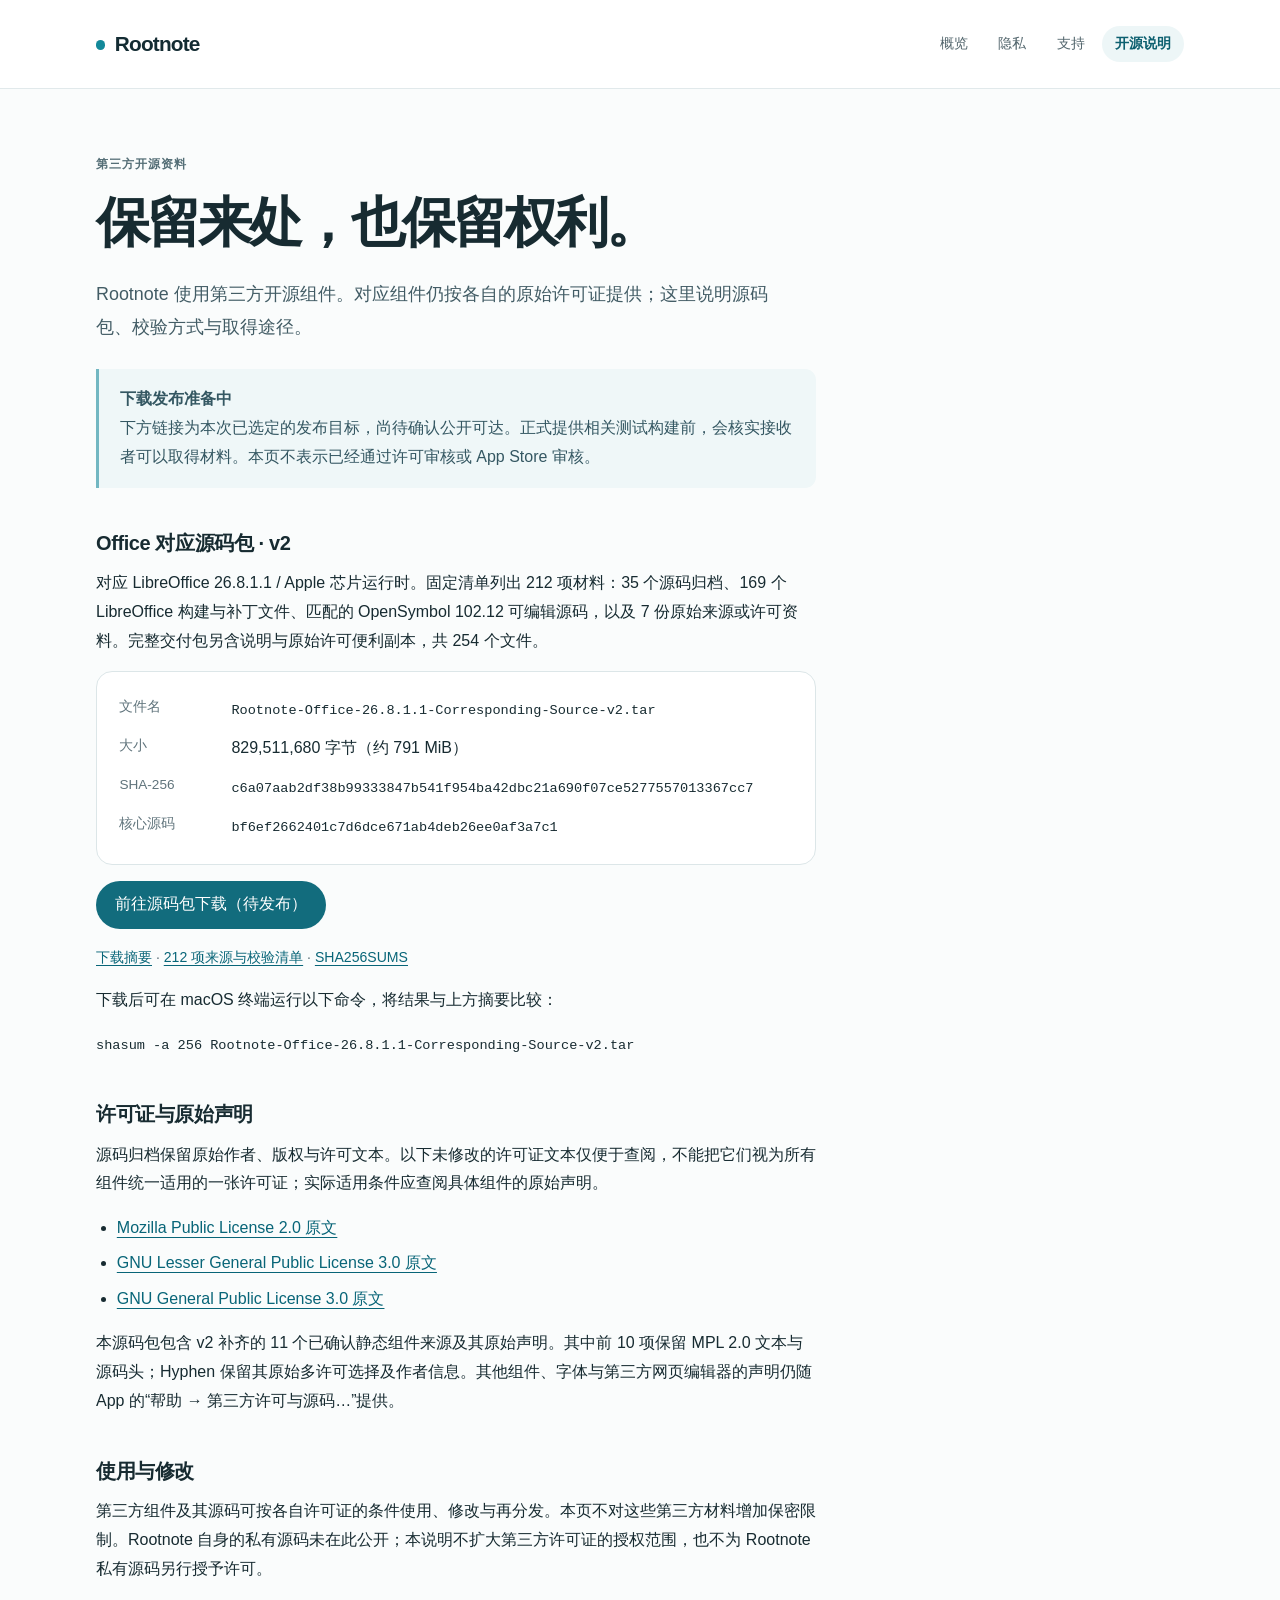
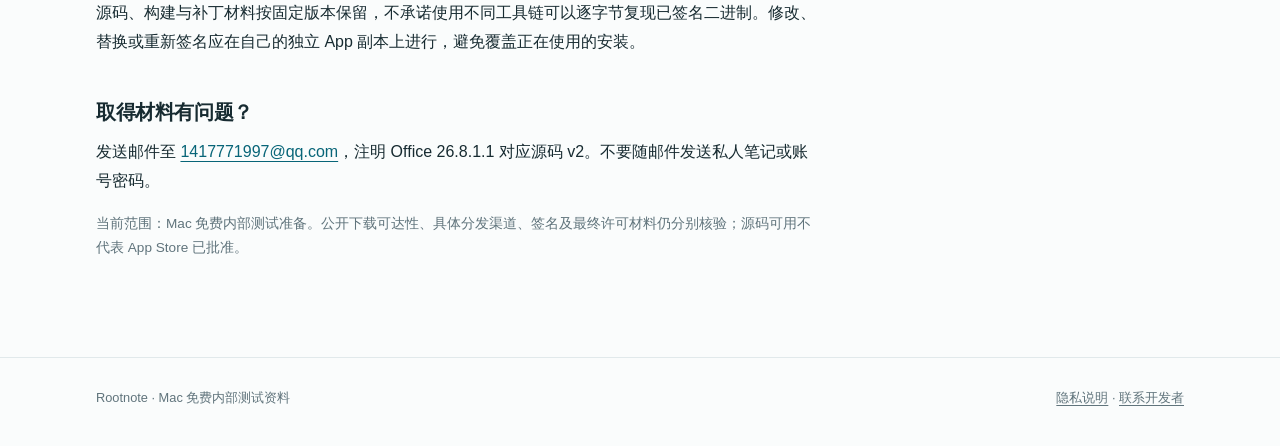
==== open-source.html @ 6e6ca538 "Publish Mac beta privacy, support and third-party source information" ====
<!doctype html>
<html lang="zh-Hans"><head><meta charset="utf-8"><meta name="viewport" content="width=device-width,initial-scale=1"><meta name="description" content="Rootnote Office 对应源码 v2 的原始许可、来源清单和 SHA-256 校验。"><meta name="referrer" content="strict-origin-when-cross-origin"><title>第三方许可与源码 · Rootnote</title><link rel="stylesheet" href="styles.css"></head>
<body><a class="skip" href="#main">跳到正文</a><header><div class="shell header-row"><a class="brand" href="index.html"><i aria-hidden="true"></i>Rootnote</a><nav aria-label="主要导航"><a href="index.html">概览</a><a href="privacy.html">隐私</a><a href="support.html">支持</a><a href="open-source.html" aria-current="page">开源说明</a></nav></div></header>
<main id="main" class="shell"><div class="copy"><p class="eyebrow">第三方开源资料</p><h1>保留来处，也保留权利。</h1><p class="lead">Rootnote 使用第三方开源组件。对应组件仍按各自的原始许可证提供；这里说明源码包、校验方式与取得途径。</p><div class="notice"><strong>下载发布准备中</strong><br>下方链接为本次已选定的发布目标，尚待确认公开可达。正式提供相关测试构建前，会核实接收者可以取得材料。本页不表示已经通过许可审核或 App Store 审核。</div><h2>Office 对应源码包 · v2</h2><p>对应 LibreOffice 26.8.1.1 / Apple 芯片运行时。固定清单列出 212 项材料：35 个源码归档、169 个 LibreOffice 构建与补丁文件、匹配的 OpenSymbol 102.12 可编辑源码，以及 7 份原始来源或许可资料。完整交付包另含说明与原始许可便利副本，共 254 个文件。</p><dl class="facts"><dt>文件名</dt><dd><code>Rootnote-Office-26.8.1.1-Corresponding-Source-v2.tar</code></dd><dt>大小</dt><dd>829,511,680 字节（约 791 MiB）</dd><dt>SHA-256</dt><dd><code>c6a07aab2df38b99333847b541f954ba42dbc21a690f07ce5277557013367cc7</code></dd><dt>核心源码</dt><dd><code>bf6ef2662401c7d6dce671ab4deb26ee0af3a7c1</code></dd></dl><p><a class="download" href="https://github.com/JohnnyTang0609/rootnote-support/releases/download/office-26.8.1.1-sources-v2/Rootnote-Office-26.8.1.1-Corresponding-Source-v2.tar">前往源码包下载（待发布）</a></p><p class="small"><a href="source-package-v2.json">下载摘要</a> · <a href="source-manifest-v2.json">212 项来源与校验清单</a> · <a href="SHA256SUMS.txt">SHA256SUMS</a></p><p>下载后可在 macOS 终端运行以下命令，将结果与上方摘要比较：</p><pre><code>shasum -a 256 Rootnote-Office-26.8.1.1-Corresponding-Source-v2.tar</code></pre><h2>许可证与原始声明</h2><p>源码归档保留原始作者、版权与许可文本。以下未修改的许可证文本仅便于查阅，不能把它们视为所有组件统一适用的一张许可证；实际适用条件应查阅具体组件的原始声明。</p><ul><li><a href="licenses/COPYING.MPL2.txt">Mozilla Public License 2.0 原文</a></li><li><a href="licenses/COPYING.LGPL3.txt">GNU Lesser General Public License 3.0 原文</a></li><li><a href="licenses/COPYING.GPL3.txt">GNU General Public License 3.0 原文</a></li></ul><p>本源码包包含 v2 补齐的 11 个已确认静态组件来源及其原始声明。其中前 10 项保留 MPL 2.0 文本与源码头；Hyphen 保留其原始多许可选择及作者信息。其他组件、字体与第三方网页编辑器的声明仍随 App 的“帮助 → 第三方许可与源码…”提供。</p><h2>使用与修改</h2><p>第三方组件及其源码可按各自许可证的条件使用、修改与再分发。本页不对这些第三方材料增加保密限制。Rootnote 自身的私有源码未在此公开；本说明不扩大第三方许可证的授权范围，也不为 Rootnote 私有源码另行授予许可。</p><p>源码、构建与补丁材料按固定版本保留，不承诺使用不同工具链可以逐字节复现已签名二进制。修改、替换或重新签名应在自己的独立 App 副本上进行，避免覆盖正在使用的安装。</p><h2>取得材料有问题？</h2><p>发送邮件至 <a href="mailto:1417771997@qq.com?subject=Rootnote%20Office%2026.8.1.1%20%E5%AF%B9%E5%BA%94%E6%BA%90%E7%A0%81%20v2">1417771997@qq.com</a>，注明 Office 26.8.1.1 对应源码 v2。不要随邮件发送私人笔记或账号密码。</p><p class="meta">当前范围：Mac 免费内部测试准备。公开下载可达性、具体分发渠道、签名及最终许可材料仍分别核验；源码可用不代表 App Store 已批准。</p></div></main>
<footer><div class="shell footer-row"><p>Rootnote · Mac 免费内部测试资料</p><p><a href="privacy.html">隐私说明</a> · <a href="mailto:1417771997@qq.com">联系开发者</a></p></div></footer></body></html>
---- styles.css ----
*{box-sizing:border-box}html{color-scheme:light;scroll-padding-top:1rem}body{margin:0;background:#fafcfc;color:#172b31;font-family:-apple-system,BlinkMacSystemFont,"Segoe UI",sans-serif;font-size:1rem;line-height:1.8;-webkit-font-smoothing:antialiased}a{color:#086578;text-underline-offset:.22em;text-decoration-thickness:.07em}a:hover{color:#064858}a:focus-visible{outline:3px solid #0c8297;outline-offset:5px;border-radius:3px}.skip{position:absolute;top:-5rem;left:1rem;background:white;padding:.5rem 1rem;z-index:2}.skip:focus{top:1rem}.shell{width:min(100% - 3rem,68rem);margin-inline:auto}header{border-bottom:1px solid #e1e9eb;background:#fff}.header-row{min-height:5.5rem;display:flex;align-items:center;justify-content:space-between;gap:1.5rem;flex-wrap:wrap;padding-block:1rem}.brand{font-size:1.3rem;letter-spacing:-.04em;font-weight:650;text-decoration:none;color:#142c33}.brand i{display:inline-block;width:.58rem;height:.58rem;margin-right:.6rem;border-radius:50%;background:#13899a;vertical-align:.08em}nav{display:flex;gap:.3rem;flex-wrap:wrap}nav a{padding:.3rem .8rem;text-decoration:none;border-radius:2rem;color:#53666d;font-size:.9rem}nav a[aria-current=page]{background:#edf6f7;color:#0d6070;font-weight:600}main{padding-block:4rem 5rem}.eyebrow{font-size:.78rem;letter-spacing:.08em;color:#546e76;font-weight:600;margin:0 0 .9rem}h1{font-size:clamp(2.2rem,5vw,3.4rem);line-height:1.2;letter-spacing:-.055em;font-weight:650;margin:0 0 1.4rem}h2{font-size:1.25rem;line-height:1.5;letter-spacing:-.02em;margin:2.5rem 0 .7rem}h3{font-size:1rem;margin:1.6rem 0 .4rem}p{margin:.6rem 0 1rem}.lead{font-size:1.12rem;line-height:1.85;color:#425c65;max-width:42rem}.copy{max-width:45rem}.meta{font-size:.85rem;color:#60747c}.notice{padding:1rem 1.3rem;border-left:3px solid #72b7c2;background:#eff7f8;border-radius:0 .7rem .7rem 0;margin:1.6rem 0;color:#345762}.cards{display:grid;grid-template-columns:repeat(3,minmax(0,1fr));gap:1rem;margin-top:3rem}.card{display:flex;flex-direction:column;background:#fff;border:1px solid #dce6e8;border-radius:1.15rem;padding:1.6rem;text-decoration:none;color:#193a43}.card .n{font-size:.75rem;color:#517783;margin-bottom:2rem}.card strong{font-size:1.12rem;font-weight:600}.card p{font-size:.9rem;color:#60747c;margin-top:.55rem}.card .go{margin-top:auto;color:#0d6e80;font-size:.9rem}ul,ol{padding-left:1.3rem}li{margin:.4rem 0}code{font-family:ui-monospace,SFMono-Regular,Menlo,monospace;font-size:.85em;overflow-wrap:anywhere}pre{white-space:pre-wrap;overflow-wrap:anywhere;margin:0}dl.facts{display:grid;grid-template-columns:6rem minmax(0,1fr);gap:.65rem 1rem;background:#fff;border:1px solid #dce6e8;border-radius:1rem;padding:1.4rem}dt{color:#60747c;font-size:.85rem}dd{margin:0;overflow-wrap:anywhere}.download{display:inline-block;padding:.6rem 1.2rem;border-radius:2rem;background:#126c7d;color:white;font-weight:550;text-decoration:none}.download:hover{background:#0b5362;color:white}.small{font-size:.88rem;color:#60747c}.rule{border:0;border-top:1px solid #e1e9eb;margin:2.5rem 0}footer{border-top:1px solid #e1e9eb;padding-block:1.8rem 2.3rem;color:#60747c;font-size:.8rem}.footer-row{display:flex;justify-content:space-between;gap:1rem;flex-wrap:wrap}footer p{margin:0}footer a{color:inherit}::selection{background:#cfebef}@media(max-width:45rem){.shell{width:min(100% - 2rem,68rem)}main{padding-block:2.5rem 3.5rem}.cards{grid-template-columns:1fr;margin-top:2rem}.card .n{margin-bottom:1rem}.header-row{gap:.6rem}nav a{padding:.3rem .65rem}dl.facts{grid-template-columns:1fr;gap:.15rem}dd{margin-bottom:.75rem}}@media(prefers-contrast:more){body{color:#000}a{color:#004754}.lead,.meta,.small,.eyebrow,nav a,dt,footer,.card p{color:#263e47}.card,dl.facts,header,footer{border-color:#7a969e}.notice{border-left-color:#145566}}@media(forced-colors:active){.brand i{background:CanvasText}.card,.notice,dl.facts{border:1px solid CanvasText}nav a[aria-current=page]{outline:1px solid CanvasText}.download{border:1px solid LinkText}}
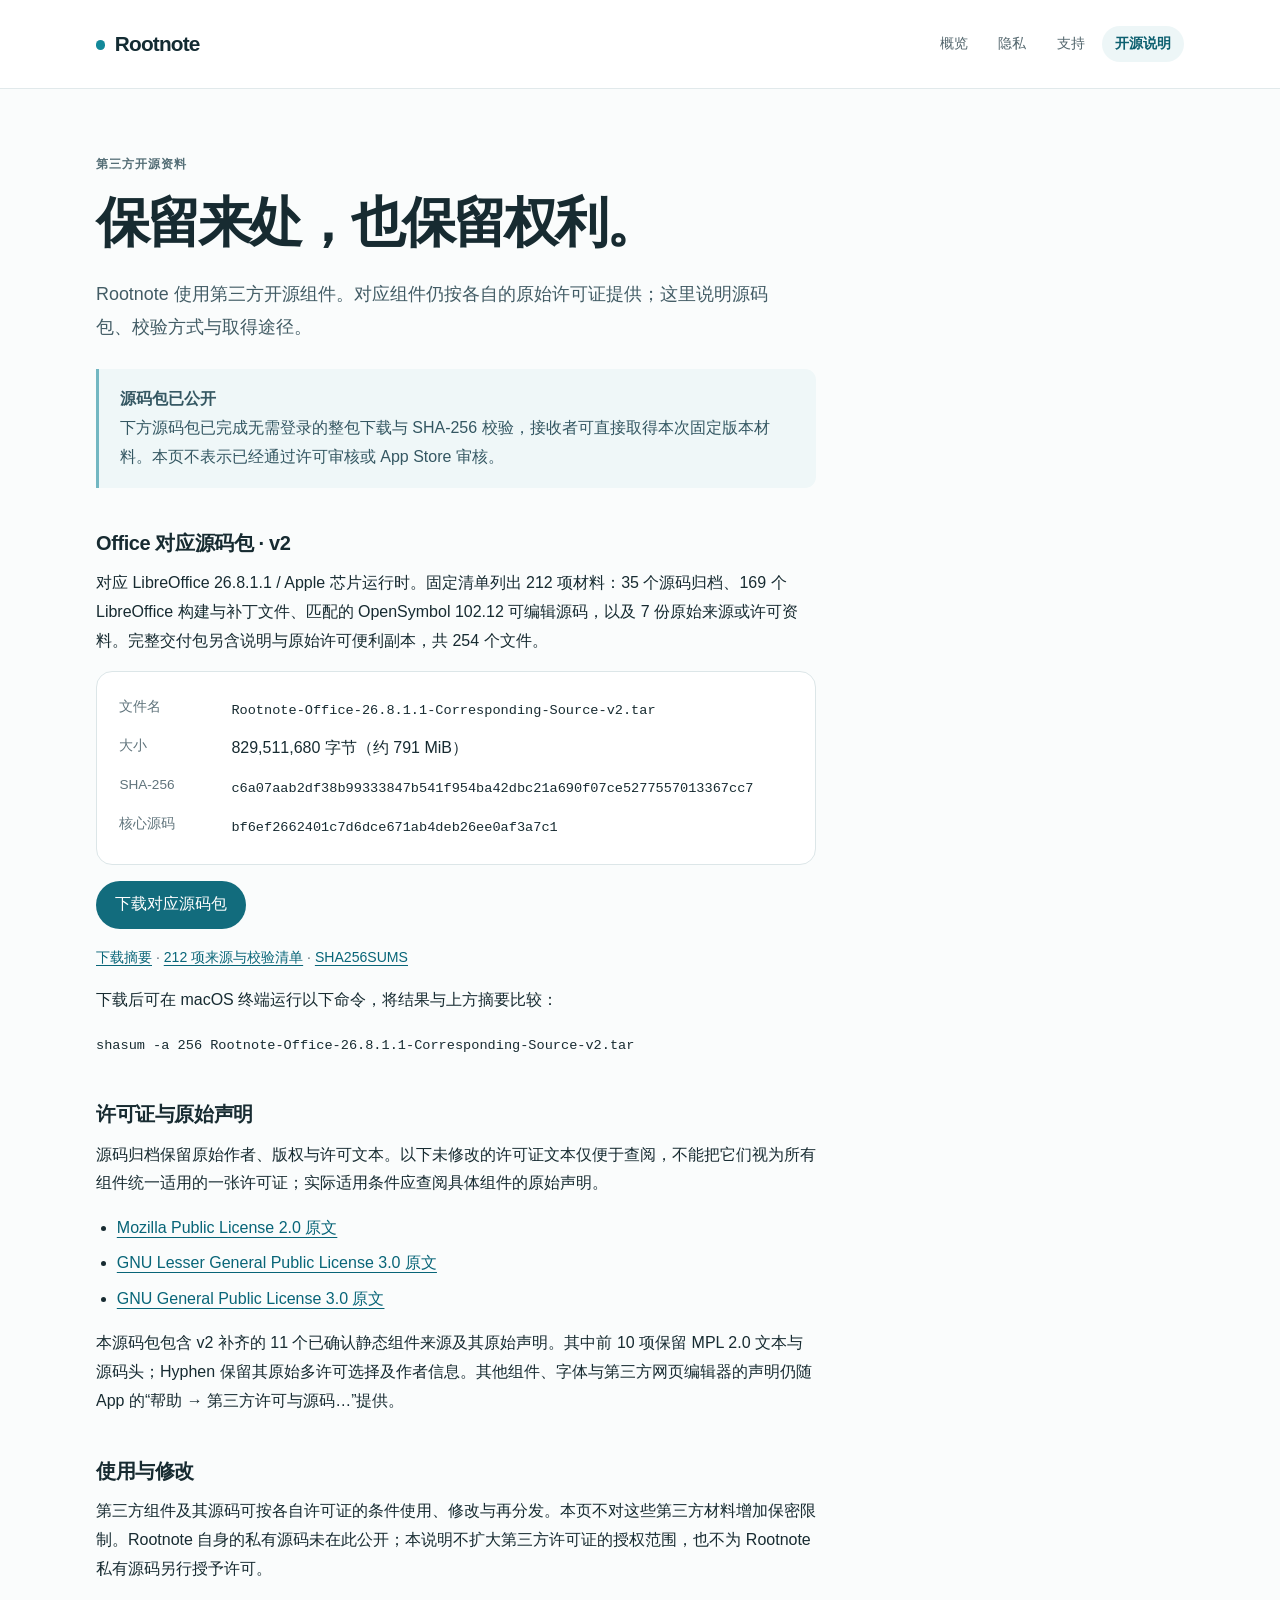
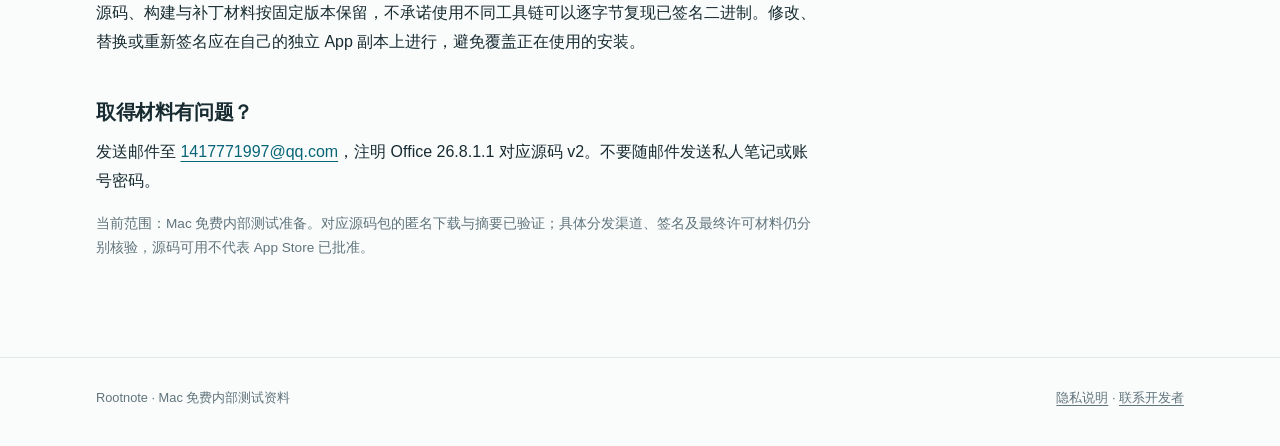
==== commit 860fa98d: "Publish verified Office corresponding-source download" ====
--- a/open-source.html
+++ b/open-source.html
@@ -1,5 +1,5 @@
 <!doctype html>
 <html lang="zh-Hans"><head><meta charset="utf-8"><meta name="viewport" content="width=device-width,initial-scale=1"><meta name="description" content="Rootnote Office 对应源码 v2 的原始许可、来源清单和 SHA-256 校验。"><meta name="referrer" content="strict-origin-when-cross-origin"><title>第三方许可与源码 · Rootnote</title><link rel="stylesheet" href="styles.css"></head>
 <body><a class="skip" href="#main">跳到正文</a><header><div class="shell header-row"><a class="brand" href="index.html"><i aria-hidden="true"></i>Rootnote</a><nav aria-label="主要导航"><a href="index.html">概览</a><a href="privacy.html">隐私</a><a href="support.html">支持</a><a href="open-source.html" aria-current="page">开源说明</a></nav></div></header>
-<main id="main" class="shell"><div class="copy"><p class="eyebrow">第三方开源资料</p><h1>保留来处，也保留权利。</h1><p class="lead">Rootnote 使用第三方开源组件。对应组件仍按各自的原始许可证提供；这里说明源码包、校验方式与取得途径。</p><div class="notice"><strong>下载发布准备中</strong><br>下方链接为本次已选定的发布目标，尚待确认公开可达。正式提供相关测试构建前，会核实接收者可以取得材料。本页不表示已经通过许可审核或 App Store 审核。</div><h2>Office 对应源码包 · v2</h2><p>对应 LibreOffice 26.8.1.1 / Apple 芯片运行时。固定清单列出 212 项材料：35 个源码归档、169 个 LibreOffice 构建与补丁文件、匹配的 OpenSymbol 102.12 可编辑源码，以及 7 份原始来源或许可资料。完整交付包另含说明与原始许可便利副本，共 254 个文件。</p><dl class="facts"><dt>文件名</dt><dd><code>Rootnote-Office-26.8.1.1-Corresponding-Source-v2.tar</code></dd><dt>大小</dt><dd>829,511,680 字节（约 791 MiB）</dd><dt>SHA-256</dt><dd><code>c6a07aab2df38b99333847b541f954ba42dbc21a690f07ce5277557013367cc7</code></dd><dt>核心源码</dt><dd><code>bf6ef2662401c7d6dce671ab4deb26ee0af3a7c1</code></dd></dl><p><a class="download" href="https://github.com/JohnnyTang0609/rootnote-support/releases/download/office-26.8.1.1-sources-v2/Rootnote-Office-26.8.1.1-Corresponding-Source-v2.tar">前往源码包下载（待发布）</a></p><p class="small"><a href="source-package-v2.json">下载摘要</a> · <a href="source-manifest-v2.json">212 项来源与校验清单</a> · <a href="SHA256SUMS.txt">SHA256SUMS</a></p><p>下载后可在 macOS 终端运行以下命令，将结果与上方摘要比较：</p><pre><code>shasum -a 256 Rootnote-Office-26.8.1.1-Corresponding-Source-v2.tar</code></pre><h2>许可证与原始声明</h2><p>源码归档保留原始作者、版权与许可文本。以下未修改的许可证文本仅便于查阅，不能把它们视为所有组件统一适用的一张许可证；实际适用条件应查阅具体组件的原始声明。</p><ul><li><a href="licenses/COPYING.MPL2.txt">Mozilla Public License 2.0 原文</a></li><li><a href="licenses/COPYING.LGPL3.txt">GNU Lesser General Public License 3.0 原文</a></li><li><a href="licenses/COPYING.GPL3.txt">GNU General Public License 3.0 原文</a></li></ul><p>本源码包包含 v2 补齐的 11 个已确认静态组件来源及其原始声明。其中前 10 项保留 MPL 2.0 文本与源码头；Hyphen 保留其原始多许可选择及作者信息。其他组件、字体与第三方网页编辑器的声明仍随 App 的“帮助 → 第三方许可与源码…”提供。</p><h2>使用与修改</h2><p>第三方组件及其源码可按各自许可证的条件使用、修改与再分发。本页不对这些第三方材料增加保密限制。Rootnote 自身的私有源码未在此公开；本说明不扩大第三方许可证的授权范围，也不为 Rootnote 私有源码另行授予许可。</p><p>源码、构建与补丁材料按固定版本保留，不承诺使用不同工具链可以逐字节复现已签名二进制。修改、替换或重新签名应在自己的独立 App 副本上进行，避免覆盖正在使用的安装。</p><h2>取得材料有问题？</h2><p>发送邮件至 <a href="mailto:1417771997@qq.com?subject=Rootnote%20Office%2026.8.1.1%20%E5%AF%B9%E5%BA%94%E6%BA%90%E7%A0%81%20v2">1417771997@qq.com</a>，注明 Office 26.8.1.1 对应源码 v2。不要随邮件发送私人笔记或账号密码。</p><p class="meta">当前范围：Mac 免费内部测试准备。公开下载可达性、具体分发渠道、签名及最终许可材料仍分别核验；源码可用不代表 App Store 已批准。</p></div></main>
+<main id="main" class="shell"><div class="copy"><p class="eyebrow">第三方开源资料</p><h1>保留来处，也保留权利。</h1><p class="lead">Rootnote 使用第三方开源组件。对应组件仍按各自的原始许可证提供；这里说明源码包、校验方式与取得途径。</p><div class="notice"><strong>源码包已公开</strong><br>下方源码包已完成无需登录的整包下载与 SHA-256 校验，接收者可直接取得本次固定版本材料。本页不表示已经通过许可审核或 App Store 审核。</div><h2>Office 对应源码包 · v2</h2><p>对应 LibreOffice 26.8.1.1 / Apple 芯片运行时。固定清单列出 212 项材料：35 个源码归档、169 个 LibreOffice 构建与补丁文件、匹配的 OpenSymbol 102.12 可编辑源码，以及 7 份原始来源或许可资料。完整交付包另含说明与原始许可便利副本，共 254 个文件。</p><dl class="facts"><dt>文件名</dt><dd><code>Rootnote-Office-26.8.1.1-Corresponding-Source-v2.tar</code></dd><dt>大小</dt><dd>829,511,680 字节（约 791 MiB）</dd><dt>SHA-256</dt><dd><code>c6a07aab2df38b99333847b541f954ba42dbc21a690f07ce5277557013367cc7</code></dd><dt>核心源码</dt><dd><code>bf6ef2662401c7d6dce671ab4deb26ee0af3a7c1</code></dd></dl><p><a class="download" href="https://github.com/JohnnyTang0609/rootnote-support/releases/download/office-26.8.1.1-sources-v2/Rootnote-Office-26.8.1.1-Corresponding-Source-v2.tar">下载对应源码包</a></p><p class="small"><a href="source-package-v2.json">下载摘要</a> · <a href="source-manifest-v2.json">212 项来源与校验清单</a> · <a href="SHA256SUMS.txt">SHA256SUMS</a></p><p>下载后可在 macOS 终端运行以下命令，将结果与上方摘要比较：</p><pre><code>shasum -a 256 Rootnote-Office-26.8.1.1-Corresponding-Source-v2.tar</code></pre><h2>许可证与原始声明</h2><p>源码归档保留原始作者、版权与许可文本。以下未修改的许可证文本仅便于查阅，不能把它们视为所有组件统一适用的一张许可证；实际适用条件应查阅具体组件的原始声明。</p><ul><li><a href="licenses/COPYING.MPL2.txt">Mozilla Public License 2.0 原文</a></li><li><a href="licenses/COPYING.LGPL3.txt">GNU Lesser General Public License 3.0 原文</a></li><li><a href="licenses/COPYING.GPL3.txt">GNU General Public License 3.0 原文</a></li></ul><p>本源码包包含 v2 补齐的 11 个已确认静态组件来源及其原始声明。其中前 10 项保留 MPL 2.0 文本与源码头；Hyphen 保留其原始多许可选择及作者信息。其他组件、字体与第三方网页编辑器的声明仍随 App 的“帮助 → 第三方许可与源码…”提供。</p><h2>使用与修改</h2><p>第三方组件及其源码可按各自许可证的条件使用、修改与再分发。本页不对这些第三方材料增加保密限制。Rootnote 自身的私有源码未在此公开；本说明不扩大第三方许可证的授权范围，也不为 Rootnote 私有源码另行授予许可。</p><p>源码、构建与补丁材料按固定版本保留，不承诺使用不同工具链可以逐字节复现已签名二进制。修改、替换或重新签名应在自己的独立 App 副本上进行，避免覆盖正在使用的安装。</p><h2>取得材料有问题？</h2><p>发送邮件至 <a href="mailto:1417771997@qq.com?subject=Rootnote%20Office%2026.8.1.1%20%E5%AF%B9%E5%BA%94%E6%BA%90%E7%A0%81%20v2">1417771997@qq.com</a>，注明 Office 26.8.1.1 对应源码 v2。不要随邮件发送私人笔记或账号密码。</p><p class="meta">当前范围：Mac 免费内部测试准备。对应源码包的匿名下载与摘要已验证；具体分发渠道、签名及最终许可材料仍分别核验，源码可用不代表 App Store 已批准。</p></div></main>
 <footer><div class="shell footer-row"><p>Rootnote · Mac 免费内部测试资料</p><p><a href="privacy.html">隐私说明</a> · <a href="mailto:1417771997@qq.com">联系开发者</a></p></div></footer></body></html>
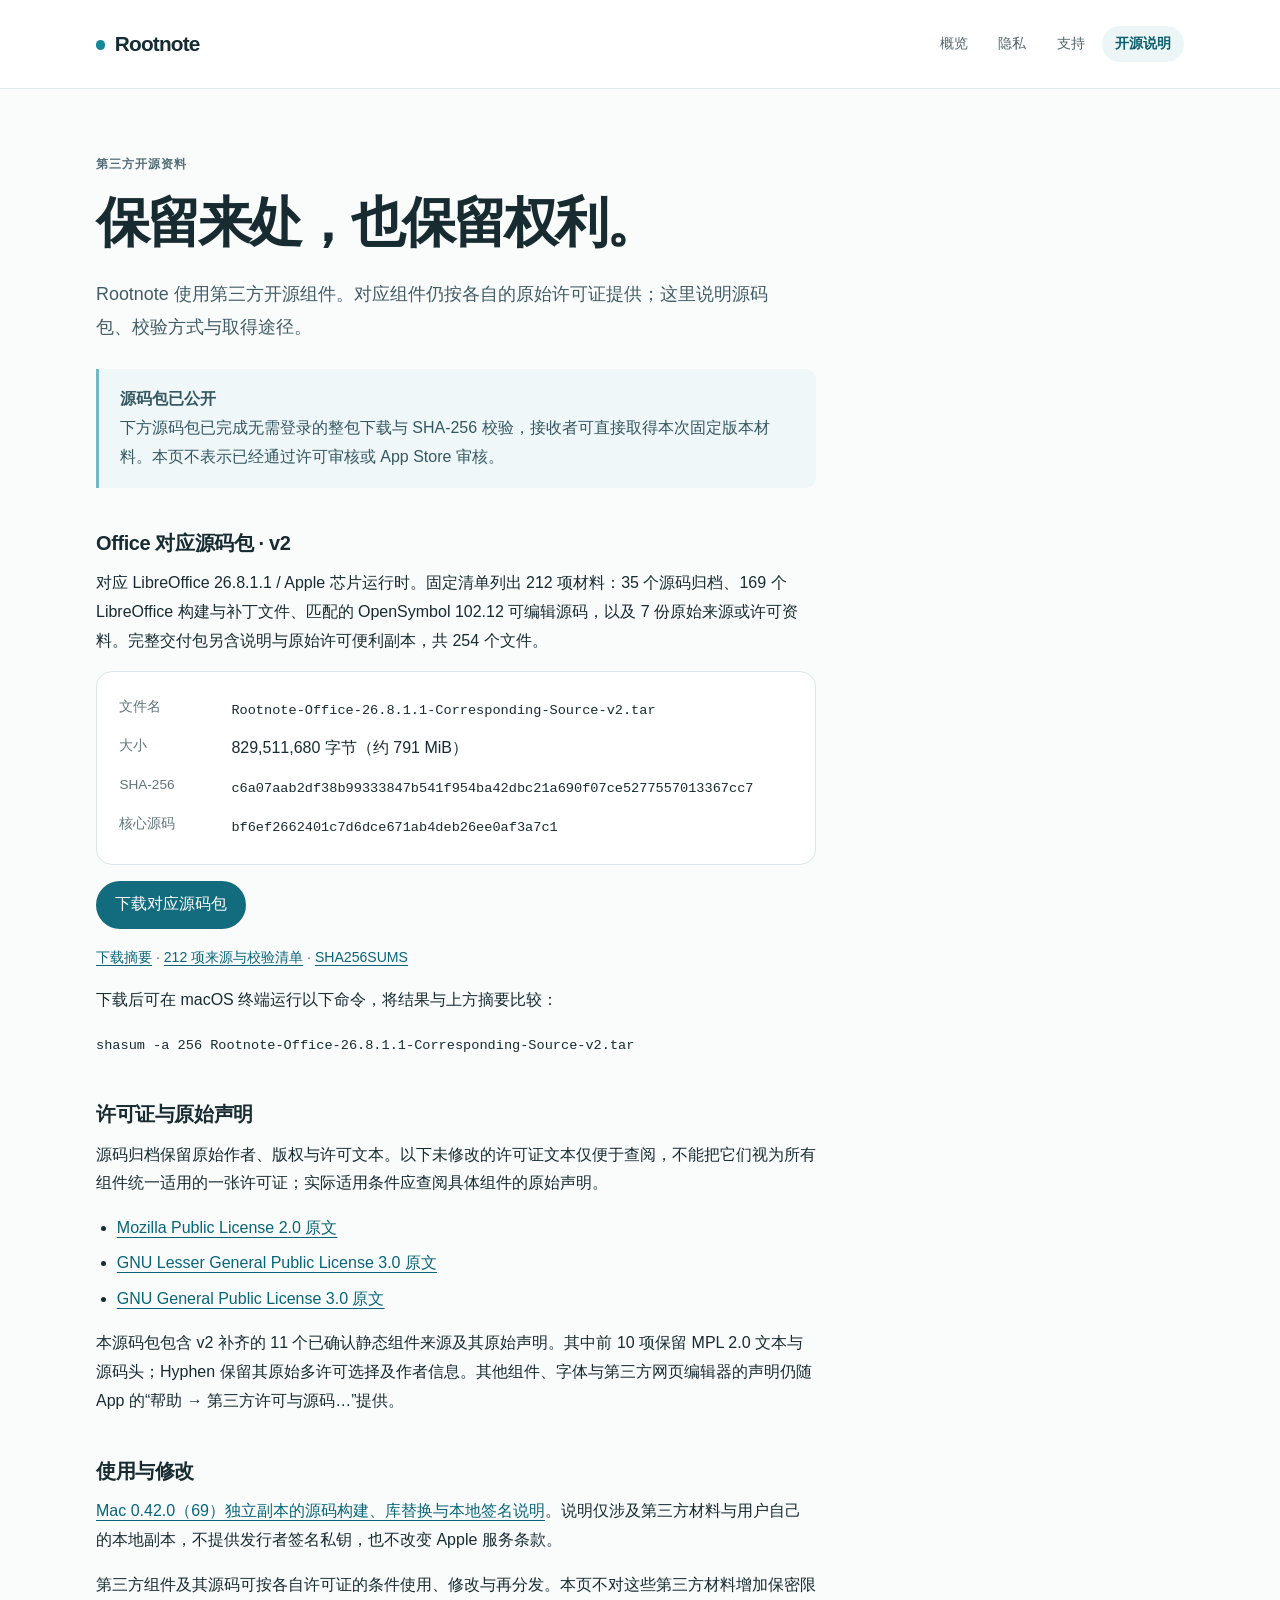
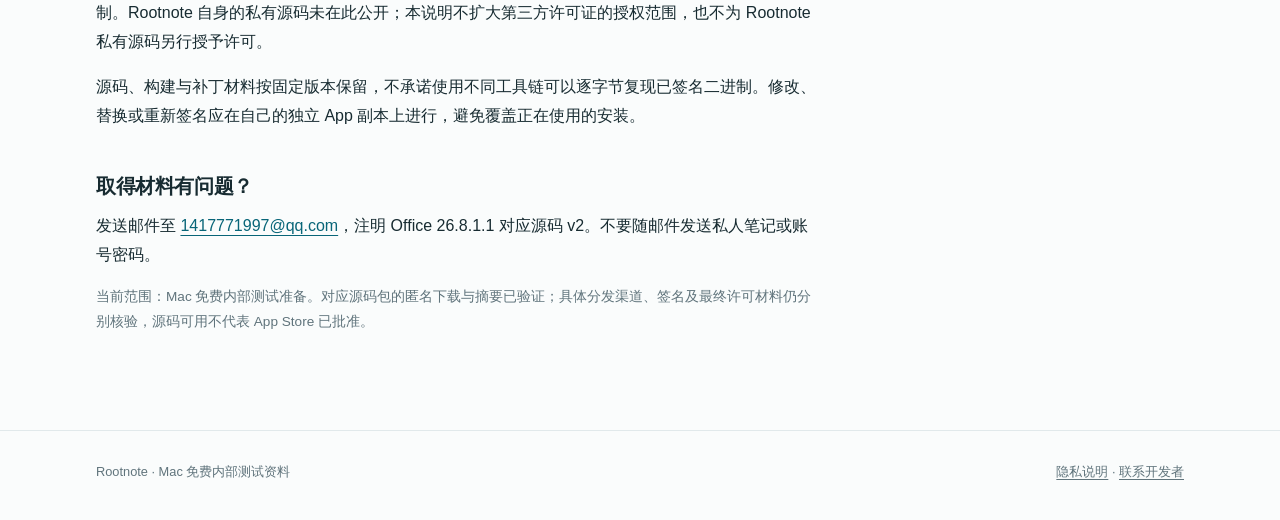
==== commit 249ccea3: "Link the fixed-version local modification guide" ====
--- a/open-source.html
+++ b/open-source.html
@@ -1,5 +1,6 @@
 <!doctype html>
 <html lang="zh-Hans"><head><meta charset="utf-8"><meta name="viewport" content="width=device-width,initial-scale=1"><meta name="description" content="Rootnote Office 对应源码 v2 的原始许可、来源清单和 SHA-256 校验。"><meta name="referrer" content="strict-origin-when-cross-origin"><title>第三方许可与源码 · Rootnote</title><link rel="stylesheet" href="styles.css"></head>
 <body><a class="skip" href="#main">跳到正文</a><header><div class="shell header-row"><a class="brand" href="index.html"><i aria-hidden="true"></i>Rootnote</a><nav aria-label="主要导航"><a href="index.html">概览</a><a href="privacy.html">隐私</a><a href="support.html">支持</a><a href="open-source.html" aria-current="page">开源说明</a></nav></div></header>
-<main id="main" class="shell"><div class="copy"><p class="eyebrow">第三方开源资料</p><h1>保留来处，也保留权利。</h1><p class="lead">Rootnote 使用第三方开源组件。对应组件仍按各自的原始许可证提供；这里说明源码包、校验方式与取得途径。</p><div class="notice"><strong>源码包已公开</strong><br>下方源码包已完成无需登录的整包下载与 SHA-256 校验，接收者可直接取得本次固定版本材料。本页不表示已经通过许可审核或 App Store 审核。</div><h2>Office 对应源码包 · v2</h2><p>对应 LibreOffice 26.8.1.1 / Apple 芯片运行时。固定清单列出 212 项材料：35 个源码归档、169 个 LibreOffice 构建与补丁文件、匹配的 OpenSymbol 102.12 可编辑源码，以及 7 份原始来源或许可资料。完整交付包另含说明与原始许可便利副本，共 254 个文件。</p><dl class="facts"><dt>文件名</dt><dd><code>Rootnote-Office-26.8.1.1-Corresponding-Source-v2.tar</code></dd><dt>大小</dt><dd>829,511,680 字节（约 791 MiB）</dd><dt>SHA-256</dt><dd><code>c6a07aab2df38b99333847b541f954ba42dbc21a690f07ce5277557013367cc7</code></dd><dt>核心源码</dt><dd><code>bf6ef2662401c7d6dce671ab4deb26ee0af3a7c1</code></dd></dl><p><a class="download" href="https://github.com/JohnnyTang0609/rootnote-support/releases/download/office-26.8.1.1-sources-v2/Rootnote-Office-26.8.1.1-Corresponding-Source-v2.tar">下载对应源码包</a></p><p class="small"><a href="source-package-v2.json">下载摘要</a> · <a href="source-manifest-v2.json">212 项来源与校验清单</a> · <a href="SHA256SUMS.txt">SHA256SUMS</a></p><p>下载后可在 macOS 终端运行以下命令，将结果与上方摘要比较：</p><pre><code>shasum -a 256 Rootnote-Office-26.8.1.1-Corresponding-Source-v2.tar</code></pre><h2>许可证与原始声明</h2><p>源码归档保留原始作者、版权与许可文本。以下未修改的许可证文本仅便于查阅，不能把它们视为所有组件统一适用的一张许可证；实际适用条件应查阅具体组件的原始声明。</p><ul><li><a href="licenses/COPYING.MPL2.txt">Mozilla Public License 2.0 原文</a></li><li><a href="licenses/COPYING.LGPL3.txt">GNU Lesser General Public License 3.0 原文</a></li><li><a href="licenses/COPYING.GPL3.txt">GNU General Public License 3.0 原文</a></li></ul><p>本源码包包含 v2 补齐的 11 个已确认静态组件来源及其原始声明。其中前 10 项保留 MPL 2.0 文本与源码头；Hyphen 保留其原始多许可选择及作者信息。其他组件、字体与第三方网页编辑器的声明仍随 App 的“帮助 → 第三方许可与源码…”提供。</p><h2>使用与修改</h2><p>第三方组件及其源码可按各自许可证的条件使用、修改与再分发。本页不对这些第三方材料增加保密限制。Rootnote 自身的私有源码未在此公开；本说明不扩大第三方许可证的授权范围，也不为 Rootnote 私有源码另行授予许可。</p><p>源码、构建与补丁材料按固定版本保留，不承诺使用不同工具链可以逐字节复现已签名二进制。修改、替换或重新签名应在自己的独立 App 副本上进行，避免覆盖正在使用的安装。</p><h2>取得材料有问题？</h2><p>发送邮件至 <a href="mailto:1417771997@qq.com?subject=Rootnote%20Office%2026.8.1.1%20%E5%AF%B9%E5%BA%94%E6%BA%90%E7%A0%81%20v2">1417771997@qq.com</a>，注明 Office 26.8.1.1 对应源码 v2。不要随邮件发送私人笔记或账号密码。</p><p class="meta">当前范围：Mac 免费内部测试准备。对应源码包的匿名下载与摘要已验证；具体分发渠道、签名及最终许可材料仍分别核验，源码可用不代表 App Store 已批准。</p></div></main>
+<main id="main" class="shell"><div class="copy"><p class="eyebrow">第三方开源资料</p><h1>保留来处，也保留权利。</h1><p class="lead">Rootnote 使用第三方开源组件。对应组件仍按各自的原始许可证提供；这里说明源码包、校验方式与取得途径。</p><div class="notice"><strong>源码包已公开</strong><br>下方源码包已完成无需登录的整包下载与 SHA-256 校验，接收者可直接取得本次固定版本材料。本页不表示已经通过许可审核或 App Store 审核。</div><h2>Office 对应源码包 · v2</h2><p>对应 LibreOffice 26.8.1.1 / Apple 芯片运行时。固定清单列出 212 项材料：35 个源码归档、169 个 LibreOffice 构建与补丁文件、匹配的 OpenSymbol 102.12 可编辑源码，以及 7 份原始来源或许可资料。完整交付包另含说明与原始许可便利副本，共 254 个文件。</p><dl class="facts"><dt>文件名</dt><dd><code>Rootnote-Office-26.8.1.1-Corresponding-Source-v2.tar</code></dd><dt>大小</dt><dd>829,511,680 字节（约 791 MiB）</dd><dt>SHA-256</dt><dd><code>c6a07aab2df38b99333847b541f954ba42dbc21a690f07ce5277557013367cc7</code></dd><dt>核心源码</dt><dd><code>bf6ef2662401c7d6dce671ab4deb26ee0af3a7c1</code></dd></dl><p><a class="download" href="https://github.com/JohnnyTang0609/rootnote-support/releases/download/office-26.8.1.1-sources-v2/Rootnote-Office-26.8.1.1-Corresponding-Source-v2.tar">下载对应源码包</a></p><p class="small"><a href="source-package-v2.json">下载摘要</a> · <a href="source-manifest-v2.json">212 项来源与校验清单</a> · <a href="SHA256SUMS.txt">SHA256SUMS</a></p><p>下载后可在 macOS 终端运行以下命令，将结果与上方摘要比较：</p><pre><code>shasum -a 256 Rootnote-Office-26.8.1.1-Corresponding-Source-v2.tar</code></pre><h2>许可证与原始声明</h2><p>源码归档保留原始作者、版权与许可文本。以下未修改的许可证文本仅便于查阅，不能把它们视为所有组件统一适用的一张许可证；实际适用条件应查阅具体组件的原始声明。</p><ul><li><a href="licenses/COPYING.MPL2.txt">Mozilla Public License 2.0 原文</a></li><li><a href="licenses/COPYING.LGPL3.txt">GNU Lesser General Public License 3.0 原文</a></li><li><a href="licenses/COPYING.GPL3.txt">GNU General Public License 3.0 原文</a></li></ul><p>本源码包包含 v2 补齐的 11 个已确认静态组件来源及其原始声明。其中前 10 项保留 MPL 2.0 文本与源码头；Hyphen 保留其原始多许可选择及作者信息。其他组件、字体与第三方网页编辑器的声明仍随 App 的“帮助 → 第三方许可与源码…”提供。</p><h2>使用与修改</h2>
+<p><a href="office-local-modification-69.txt">Mac 0.42.0（69）独立副本的源码构建、库替换与本地签名说明</a>。说明仅涉及第三方材料与用户自己的本地副本，不提供发行者签名私钥，也不改变 Apple 服务条款。</p><p>第三方组件及其源码可按各自许可证的条件使用、修改与再分发。本页不对这些第三方材料增加保密限制。Rootnote 自身的私有源码未在此公开；本说明不扩大第三方许可证的授权范围，也不为 Rootnote 私有源码另行授予许可。</p><p>源码、构建与补丁材料按固定版本保留，不承诺使用不同工具链可以逐字节复现已签名二进制。修改、替换或重新签名应在自己的独立 App 副本上进行，避免覆盖正在使用的安装。</p><h2>取得材料有问题？</h2><p>发送邮件至 <a href="mailto:1417771997@qq.com?subject=Rootnote%20Office%2026.8.1.1%20%E5%AF%B9%E5%BA%94%E6%BA%90%E7%A0%81%20v2">1417771997@qq.com</a>，注明 Office 26.8.1.1 对应源码 v2。不要随邮件发送私人笔记或账号密码。</p><p class="meta">当前范围：Mac 免费内部测试准备。对应源码包的匿名下载与摘要已验证；具体分发渠道、签名及最终许可材料仍分别核验，源码可用不代表 App Store 已批准。</p></div></main>
 <footer><div class="shell footer-row"><p>Rootnote · Mac 免费内部测试资料</p><p><a href="privacy.html">隐私说明</a> · <a href="mailto:1417771997@qq.com">联系开发者</a></p></div></footer></body></html>
